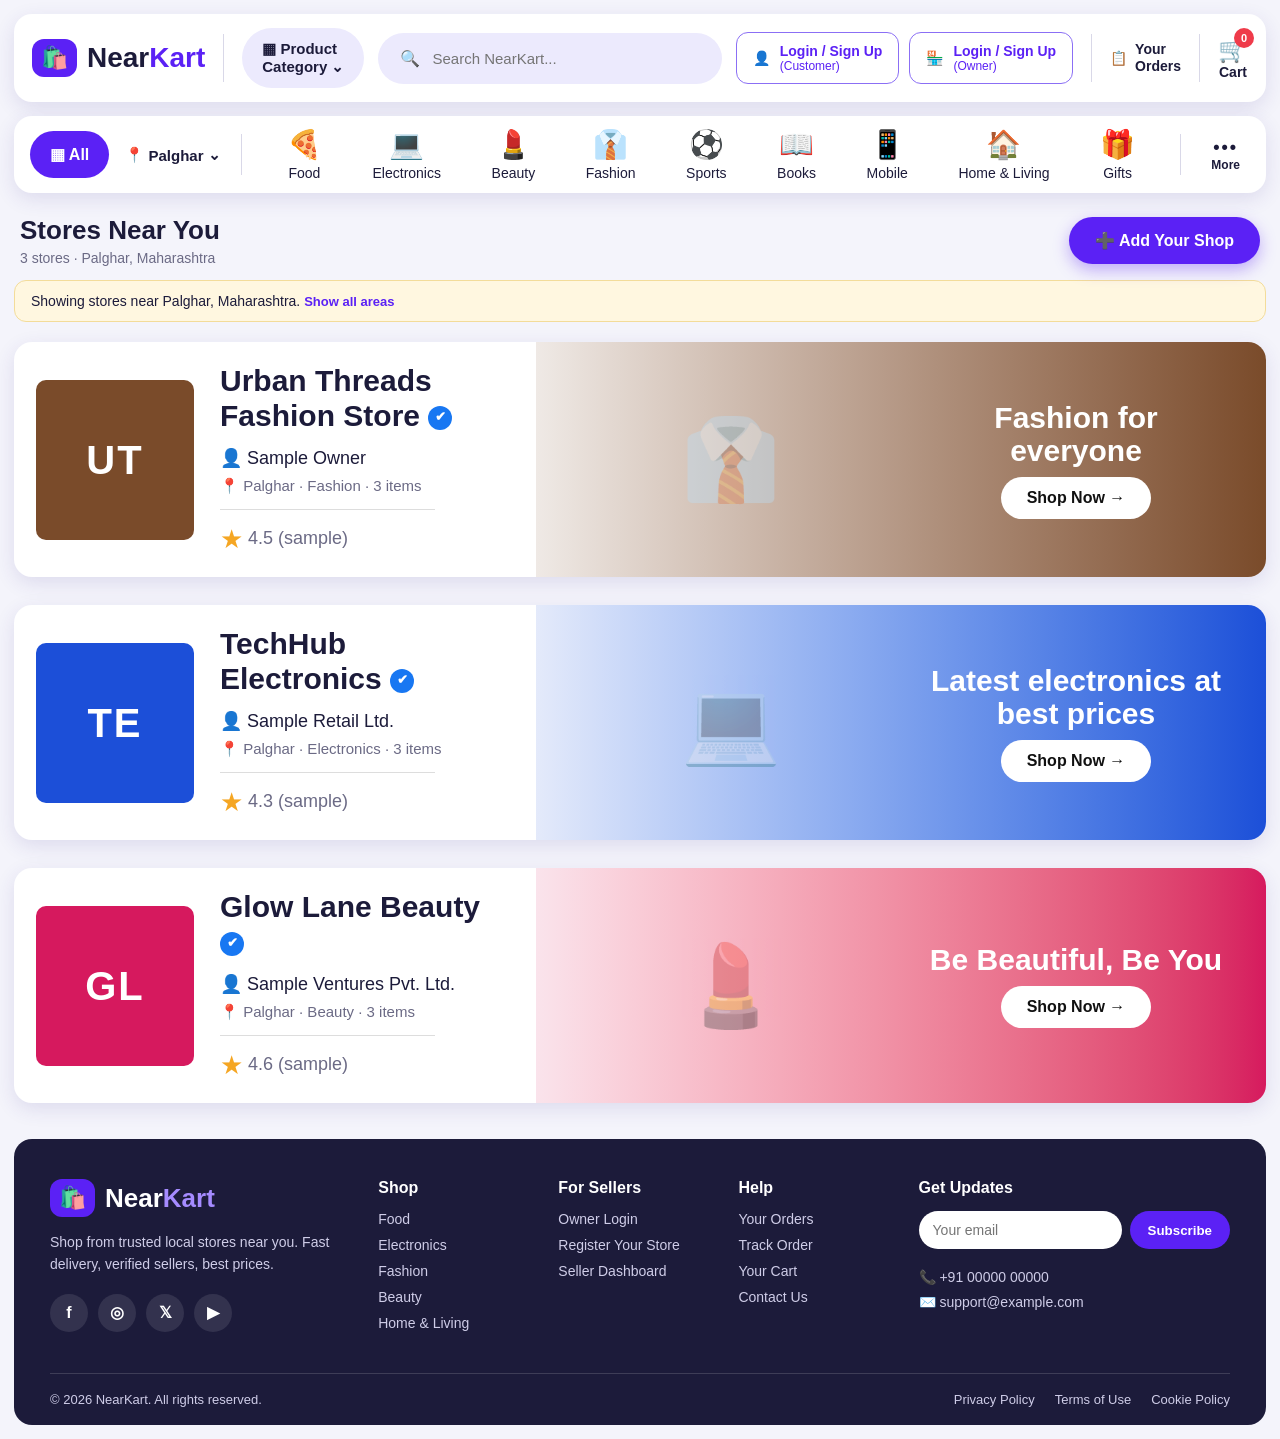
==== NearKart/index.html @ 6a6bf54b "Add files via upload" ====
<!DOCTYPE html>
<html lang="en">
<head>
  <meta charset="UTF-8">
  <meta name="viewport" content="width=device-width, initial-scale=1.0">
  <title>Apni  - Shop from local stores</title>
  <link rel="stylesheet" href="style.css">
  <link rel="stylesheet" href="pages.css">
  <title>NearKart - Shop from local stores</title>
  <link rel="icon" type="image/png" href="nearkart_logo.png">
</head>
<body data-page="home">

  <div id="site-header"></div>
  <div id="site-catbar"></div>

  <div class="section-head">
    <div>
      <h1 id="sectionTitle">Stores Near You</h1>
      <p id="sectionSub">Local shops delivering to your area</p>
    </div>
    <a href="owner.html" class="add-shop-btn">➕ Add Your Shop</a>
  </div>

  <p class="notice" id="storeNotice" hidden></p>

  <main id="storeList"></main>

  <div id="site-footer"></div>

  <script src="data.js"></script>
  <script src="app.js"></script>
  <script src="home.js"></script>
</body>
</html>
---- NearKart/style.css ----
:root {
  --primary: #5b21f5;
  --primary-soft: #eceafd;
  --text: #1c1b3a;
  --muted: #6b6a85;
  --shadow: 0 6px 20px rgba(60, 40, 140, 0.12);
}

* { box-sizing: border-box; margin: 0; padding: 0; }

body {
  font-family: "Inter", "Segoe UI", Arial, sans-serif;
  background: #f4f4fb;
  color: var(--text);
  padding: 14px;
}

a { color: inherit; text-decoration: none; }
ul { list-style: none; }

.card {
  background: #fff;
  border-radius: 18px;
  box-shadow: var(--shadow);
}

.divider {
  width: 1px;
  align-self: stretch;
  background: #d9d8e8;
  margin: 6px 4px;
}

/* ---------- TOP BAR ---------- */
.topbar {
  display: flex;
  align-items: center;
  gap: 14px;
  padding: 14px 18px;
  margin-bottom: 14px;
}

.logo { display: flex; align-items: center; gap: 10px; font-size: 28px; font-weight: 800; }
.logo-icon {
  background: var(--primary);
  border-radius: 12px;
  padding: 6px 9px;
  font-size: 22px;
}
.logo-text b { color: var(--primary); }

.pill { background: var(--primary-soft); border: 0; border-radius: 40px; }

.category-btn {
  padding: 12px 20px;
  font-weight: 600;
  font-size: 15px;
  line-height: 1.2;
  text-align: left;
  cursor: pointer;
  color: var(--text);
}

.search {
  flex: 1;
  display: flex;
  align-items: center;
  gap: 12px;
  padding: 16px 22px;
}
.search input {
  flex: 1;
  border: 0;
  background: transparent;
  font-size: 15px;
  outline: none;
  color: var(--text);
}

.btn-outline {
  display: flex;
  align-items: center;
  gap: 10px;
  padding: 10px 16px;
  border: 1.5px solid #8b6ff5;
  border-radius: 12px;
  font-weight: 700;
  font-size: 14px;
  color: var(--primary);
}
.btn-outline small { display: block; font-weight: 500; font-size: 12px; }
.btn-outline:hover { background: var(--primary-soft); }

.orders { display: flex; align-items: center; gap: 8px; font-weight: 600; font-size: 14px; line-height: 1.2; }

.cart {
  position: relative;
  display: flex;
  flex-direction: column;
  align-items: center;
  font-size: 24px;
  font-weight: 700;
}
.cart span { font-size: 14px; }
.cart em {
  position: absolute;
  top: -8px; right: -6px;
  background: #ef3b4a;
  color: #fff;
  font-style: normal;
  font-size: 11px;
  width: 20px; height: 20px;
  display: grid; place-items: center;
  border-radius: 50%;
}

/* ---------- CATEGORY BAR ---------- */
.catbar {
  display: flex;
  align-items: center;
  gap: 16px;
  padding: 12px 16px;
  margin-bottom: 22px;
}

.all-btn {
  background: var(--primary);
  color: #fff;
  border: 0;
  padding: 14px 20px;
  border-radius: 40px;
  font-weight: 700;
  cursor: pointer;
}
.location { background: none; border: 0; font-weight: 700; font-size: 15px; cursor: pointer; color: var(--text); }

.catbar ul { display: flex; flex: 1; justify-content: space-around; }
.catbar li a {
  display: flex;
  flex-direction: column;
  align-items: center;
  gap: 4px;
  font-size: 14px;
  font-weight: 500;
}
.catbar li i { font-style: normal; font-size: 28px; }
.catbar li a:hover { color: var(--primary); }

.more { display: flex; flex-direction: column; align-items: center; font-size: 12px; font-weight: 600; padding: 0 10px; }
.more b { font-size: 18px; letter-spacing: 2px; }

/* ---------- STORE BANNERS ---------- */
main { display: flex; flex-direction: column; gap: 28px; }

.store {
  display: flex;
  align-items: center;
  gap: 26px;
  padding: 22px;
  min-height: 190px;
  overflow: hidden;
  position: relative;
}

.store-logo {
  flex: 0 0 158px;
  height: 160px;
  border-radius: 10px;
  background: #000;
  color: #fff;
  display: grid;
  place-items: center;
  text-align: center;
  font-family: Georgia, serif;
  font-size: 26px;
  font-weight: 700;
  letter-spacing: 2px;
  line-height: 1.1;
}
.store-logo.outlined { background: #fff; color: #1a56db; border: 1px solid #c9d6ee; font-family: inherit; }
.store-logo.pink { background: #f0307a; font-style: italic; font-family: inherit; font-size: 30px; }

.store-info { flex: 0 0 290px; z-index: 2; }
.store-info h2 { font-size: 30px; font-weight: 800; line-height: 1.15; }
.verified {
  display: inline-grid;
  place-items: center;
  width: 24px; height: 24px;
  background: #1877f2;
  color: #fff;
  font-size: 13px;
  border-radius: 50%;
  vertical-align: middle;
}
.store-info p { margin-top: 14px; font-size: 18px; }
.store-info hr { border: 0; border-top: 1px solid #ddd; width: 215px; margin: 14px 0; }
.rating span { color: #f5a623; font-size: 26px; vertical-align: middle; }
.rating { color: var(--muted); }
.rating b { color: var(--text); }

.store-art {
  flex: 1;
  align-self: stretch;
  display: flex;
  align-items: center;
  justify-content: space-between;
  gap: 20px;
  margin: -22px -22px -22px 0;
  padding: 22px 40px 22px 20px;
}

.art-placeholder {
  flex: 1;
  height: 100%;
  min-height: 140px;
  display: grid;
  place-items: center;
  color: rgba(0,0,0,0.35);
  font-size: 14px;
  border: 2px dashed rgba(0,0,0,0.2);
  border-radius: 12px;
}
.art-placeholder.light { color: rgba(255,255,255,0.7); border-color: rgba(255,255,255,0.4); }

.promo { text-align: center; flex: 0 0 300px; }
.promo h3 { font-size: 40px; line-height: 1.1; }
.promo small { display: block; letter-spacing: 6px; font-size: 14px; margin: 10px 0 16px; }

.shop {
  display: inline-block;
  padding: 12px 26px;
  border-radius: 40px;
  font-weight: 700;
  font-size: 16px;
  margin-top: 10px;
}
.shop.dark  { background: #111; color: #fff; }
.shop.light { background: #fff; color: #111; }
.shop.rose  { background: #d6195e; color: #fff; }

/* Fashion */
.fashion .store-art { background: linear-gradient(90deg, #fdf3e4, #f6e6d0); }
.fashion .promo h3 { font-family: Georgia, serif; font-size: 56px; letter-spacing: 3px; }

/* Electronics */
.electronics .store-art { background: linear-gradient(90deg, #7cc4ff, #1c4fd8 55%, #0a2a9a); color: #fff; text-align: left; }
.electronics .promo { text-align: left; }
.electronics .promo h3 { font-size: 38px; }
.electronics .promo em { font-style: normal; color: #ffe600; }

/* Beauty */
.beauty .store-art { background: linear-gradient(90deg, #fff, #ffc9de 60%, #ffb3d1); }
.beauty .promo h3.script { font-family: Georgia, serif; font-style: italic; color: #7a1030; font-size: 44px; }

/* ---------- ADD SHOP: heading + button ---------- */
.section-head {
  display: flex;
  justify-content: space-between;
  align-items: center;
  flex-wrap: wrap;
  gap: 14px;
  margin-bottom: 20px;
  padding: 0 6px;
}
.section-head h1 { font-size: 26px; }
.section-head p { color: var(--muted); margin-top: 4px; font-size: 14px; }

.add-shop-btn {
  background: var(--primary);
  color: #fff;
  border: 0;
  padding: 14px 26px;
  border-radius: 40px;
  font-size: 16px;
  font-weight: 700;
  cursor: pointer;
  box-shadow: 0 6px 16px rgba(91, 33, 245, 0.35);
  transition: transform 0.15s, background 0.15s;
}
.add-shop-btn:hover { background: #7343ff; transform: translateY(-2px); }

/* ---------- ADD SHOP: modal ---------- */
body.modal-open { overflow: hidden; }

.modal {
  position: fixed;
  inset: 0;
  background: rgba(20, 15, 50, 0.6);
  display: flex;
  align-items: center;
  justify-content: center;
  padding: 16px;
  z-index: 100;
}
.modal[hidden] { display: none; }

.modal-box {
  position: relative;
  background: #fff;
  width: 100%;
  max-width: 520px;
  max-height: 92vh;
  overflow-y: auto;
  border-radius: 20px;
  padding: 28px;
  box-shadow: 0 20px 60px rgba(0, 0, 0, 0.3);
}
.modal-box h2 { font-size: 24px; }
.modal-sub { color: var(--muted); font-size: 14px; margin: 6px 0 18px; }

.modal-close {
  position: absolute;
  top: 14px; right: 14px;
  width: 36px; height: 36px;
  border: 0;
  border-radius: 50%;
  background: var(--primary-soft);
  cursor: pointer;
  font-size: 15px;
}

#shopForm label {
  display: block;
  font-size: 14px;
  font-weight: 600;
  margin-bottom: 14px;
}
#shopForm input[type="text"],
#shopForm select {
  display: block;
  width: 100%;
  margin-top: 6px;
  padding: 11px 14px;
  border: 1.5px solid #d9d8e8;
  border-radius: 10px;
  font-size: 15px;
  font-family: inherit;
  background: #fff;
}
#shopForm input[type="file"] { display: block; margin-top: 10px; font-size: 13px; }
#shopForm input:focus,
#shopForm select:focus { outline: none; border-color: var(--primary); }

.row { display: grid; grid-template-columns: 1fr 1fr; gap: 14px; }

.form-error { color: #d92b3a; font-size: 14px; min-height: 18px; margin-bottom: 6px; }

.modal-actions { display: flex; justify-content: flex-end; gap: 10px; }
.btn-cancel, .btn-submit {
  padding: 12px 24px;
  border-radius: 30px;
  border: 0;
  font-weight: 700;
  font-size: 15px;
  cursor: pointer;
}
.btn-cancel { background: var(--primary-soft); color: var(--text); }
.btn-submit { background: var(--primary); color: #fff; }
.btn-submit:hover { background: #7343ff; }

/* ---------- ADD SHOP: new shop card ---------- */
.store.custom .store-art {
  background: linear-gradient(90deg, color-mix(in srgb, var(--accent) 12%, #fff), var(--accent));
  color: #fff;
  position: relative;
}
.store.custom .store-logo { font-family: inherit; font-size: 40px; }
.store.custom .promo h3 { font-size: 30px; word-break: break-word; }
.store.custom .art-placeholder { color: rgba(255, 255, 255, 0.85); border-color: rgba(255, 255, 255, 0.5); }
.art-img { flex: 1; min-width: 0; height: 100%; max-height: 170px; object-fit: cover; border-radius: 12px; }
.store-info .meta { font-size: 15px; color: var(--muted); margin-top: 8px; }

.new-tag {
  display: inline-block;
  background: #19b36b;
  color: #fff;
  font-size: 12px;
  font-weight: 700;
  padding: 3px 9px;
  border-radius: 20px;
  vertical-align: middle;
}

.remove-shop {
  position: absolute;
  top: 12px; right: 12px;
  width: 30px; height: 30px;
  border: 0;
  border-radius: 50%;
  background: rgba(0, 0, 0, 0.45);
  color: #fff;
  cursor: pointer;
  z-index: 3;
}
.remove-shop:hover { background: #d92b3a; }

@media (max-width: 560px) {
  .row { grid-template-columns: 1fr; }
}

/* ---------- FOOTER ---------- */
.footer {
  margin-top: 36px;
  background: #1c1b3a;
  color: #cfcde8;
  border-radius: 18px;
  padding: 40px 36px 18px;
}
.footer-top {
  display: grid;
  grid-template-columns: 2fr 1fr 1fr 1fr 1.6fr;
  gap: 32px;
}
.footer .logo { color: #fff; font-size: 26px; }
.footer .logo-text b { color: #a58bff; }
.footer-brand p { margin: 14px 0 18px; font-size: 14px; line-height: 1.6; max-width: 280px; }

.socials { display: flex; gap: 10px; }
.socials a {
  width: 38px; height: 38px;
  display: grid; place-items: center;
  border-radius: 50%;
  background: rgba(255,255,255,0.1);
  color: #fff;
  font-weight: 700;
  transition: background 0.2s;
}
.socials a:hover { background: var(--primary); }

.footer-col h4 { color: #fff; font-size: 16px; margin-bottom: 14px; }
.footer-col li { margin-bottom: 10px; font-size: 14px; }
.footer-col a:hover { color: #fff; text-decoration: underline; }

.newsletter { display: flex; gap: 8px; margin-bottom: 16px; }
.newsletter input {
  flex: 1;
  min-width: 0;
  padding: 11px 14px;
  border: 0;
  border-radius: 30px;
  font-size: 14px;
  outline: none;
}
.newsletter button {
  background: var(--primary);
  color: #fff;
  border: 0;
  padding: 11px 18px;
  border-radius: 30px;
  font-weight: 700;
  cursor: pointer;
}
.newsletter button:hover { background: #7343ff; }
.contact { font-size: 14px; line-height: 1.8; }

.footer-bottom {
  display: flex;
  justify-content: space-between;
  align-items: center;
  flex-wrap: wrap;
  gap: 10px;
  margin-top: 32px;
  padding-top: 18px;
  border-top: 1px solid rgba(255,255,255,0.15);
  font-size: 13px;
}
.footer-bottom ul { display: flex; gap: 20px; }
.footer-bottom a:hover { color: #fff; }

/* ---------- RESPONSIVE ---------- */
@media (max-width: 1000px) {
  .footer-top { grid-template-columns: 1fr 1fr; }
  .footer-brand { grid-column: 1 / -1; }
  .topbar, .catbar { flex-wrap: wrap; }
  .catbar ul { flex-wrap: wrap; gap: 14px; justify-content: flex-start; }
  .store { flex-direction: column; align-items: flex-start; }
  .store-art { margin: 0; width: 100%; flex-direction: column; padding: 18px; border-radius: 12px; }
  .store-info { flex: none; }
  .promo { flex: none; }
}
---- NearKart/pages.css ----
/* ============================================================
   pages.css  -  extra styles for the multi-page version
   (load AFTER style.css)
   ============================================================ */
[hidden] { display: none !important; }

/* ---------- header / category bar extras ---------- */
.dd-wrap { position: relative; }
.dropdown {
  position: absolute;
  top: calc(100% + 8px);
  left: 0;
  min-width: 230px;
  background: #fff;
  border-radius: 14px;
  box-shadow: 0 12px 32px rgba(40, 20, 120, 0.22);
  padding: 8px;
  z-index: 60;
  display: flex;
  flex-direction: column;
}
.dropdown.right { left: auto; right: 0; }
.dropdown a { padding: 10px 14px; border-radius: 8px; font-size: 15px; font-weight: 500; }
.dropdown a:hover { background: var(--primary-soft); color: var(--primary); }

.auth-area { display: flex; align-items: center; gap: 10px; }
.hello { font-weight: 700; font-size: 14px; white-space: nowrap; }
button.btn-outline { background: #fff; cursor: pointer; font-family: inherit; font-size: 14px; }

.all-btn { display: inline-block; text-decoration: none; }
.more { background: none; border: 0; cursor: pointer; color: inherit; font-family: inherit; }
#locLabel {
  display: inline-block;
  max-width: 150px;
  overflow: hidden;
  text-overflow: ellipsis;
  white-space: nowrap;
  vertical-align: bottom;
}
.add-shop-btn { display: inline-block; text-decoration: none; }

/* ---------- generic ---------- */
.muted { color: var(--muted); font-size: 13px; }
.panel { padding: 24px; }
.panel h2 { font-size: 20px; margin-bottom: 16px; }
.sub-h { font-size: 20px; margin: 6px 6px 12px; }
.btn-submit.full { width: 100%; }
.btn-cancel.small { padding: 8px 16px; font-size: 13px; text-decoration: none; }

.notice {
  background: #fff7e0;
  border: 1px solid #f3dc9a;
  padding: 12px 16px;
  border-radius: 12px;
  margin: -6px 0 20px;
  font-size: 14px;
}
.link-btn { background: none; border: 0; color: #d92b3a; cursor: pointer; font-size: 13px; font-family: inherit; font-weight: 600; }
.link-btn.blue { color: var(--primary); }

.empty { padding: 40px 20px; text-align: center; }
.empty h3 { margin-bottom: 8px; }
.empty p { color: var(--muted); margin-bottom: 16px; }

.toast {
  position: fixed;
  left: 50%;
  bottom: 30px;
  transform: translateX(-50%) translateY(20px);
  background: #1c1b3a;
  color: #fff;
  padding: 13px 24px;
  border-radius: 40px;
  font-size: 14px;
  box-shadow: 0 8px 24px rgba(0, 0, 0, 0.3);
  opacity: 0;
  transition: all 0.3s;
  z-index: 200;
  max-width: 90vw;
}
.toast.show { opacity: 1; transform: translateX(-50%) translateY(0); }

/* ---------- forms ---------- */
.nk-form label { display: block; font-size: 14px; font-weight: 600; margin-bottom: 14px; }
.nk-form input,
.nk-form select,
.nk-form textarea {
  display: block;
  width: 100%;
  margin-top: 6px;
  padding: 12px 14px;
  border: 1.5px solid #d9d8e8;
  border-radius: 10px;
  font-size: 15px;
  font-family: inherit;
  background: #fff;
  color: var(--text);
}
.nk-form textarea { resize: vertical; min-height: 80px; }
.nk-form input:focus,
.nk-form select:focus,
.nk-form textarea:focus { outline: none; border-color: var(--primary); }
.nk-form input[type="file"] { padding: 9px; }

/* ---------- location popup ---------- */
.loc-search {
  width: 100%;
  margin: 14px 0 10px;
  padding: 11px 14px;
  border: 1.5px solid #d9d8e8;
  border-radius: 10px;
  font-size: 15px;
}
.loc-list { max-height: 250px; overflow-y: auto; border: 1px solid #eee; border-radius: 12px; padding: 4px 12px 10px; }
.loc-state { font-weight: 700; font-size: 12px; color: var(--muted); margin: 12px 0 6px; text-transform: uppercase; letter-spacing: 0.6px; }
.loc-chip {
  display: inline-block;
  margin: 0 6px 6px 0;
  padding: 7px 14px;
  border-radius: 20px;
  border: 1.5px solid #d9d8e8;
  background: #fff;
  cursor: pointer;
  font-size: 14px;
  font-family: inherit;
  color: var(--text);
}
.loc-chip:hover, .loc-chip.active { background: var(--primary); color: #fff; border-color: var(--primary); }
.loc-custom { display: flex; gap: 8px; margin-top: 14px; }
.loc-custom input { flex: 1; min-width: 0; padding: 11px 14px; border: 1.5px solid #d9d8e8; border-radius: 10px; font-size: 15px; }

/* ---------- login / signup ---------- */
.auth-wrap { display: flex; justify-content: center; padding: 20px 0; }
.auth-card { width: 100%; max-width: 440px; padding: 30px; }
.auth-card h1 { font-size: 24px; margin-bottom: 16px; }
.role-tabs { display: flex; background: var(--primary-soft); border-radius: 40px; padding: 5px; margin-bottom: 20px; }
.role-tabs button {
  flex: 1;
  border: 0;
  background: none;
  padding: 11px;
  border-radius: 40px;
  font-weight: 700;
  font-size: 15px;
  cursor: pointer;
  font-family: inherit;
  color: var(--text);
}
.role-tabs button.active { background: var(--primary); color: #fff; }
.auth-switch { text-align: center; margin-top: 16px; font-size: 14px; color: var(--muted); }
.auth-switch a { color: var(--primary); font-weight: 700; }

/* ---------- shop page ---------- */
.shop-hero {
  display: flex;
  align-items: center;
  gap: 26px;
  padding: 26px;
  color: #fff;
  background: linear-gradient(90deg, var(--accent), color-mix(in srgb, var(--accent) 55%, #000));
  overflow: hidden;
}
.shop-hero .store-logo { font-size: 40px; flex: 0 0 130px; height: 130px; }
.hero-info { flex: 1; }
.hero-info h1 { font-size: 32px; }
.hero-info p { margin-top: 8px; opacity: 0.95; }
.hero-info .tag { font-style: italic; }
.hero-img { width: 280px; height: 150px; object-fit: cover; border-radius: 14px; }

.product-head { display: flex; justify-content: space-between; align-items: center; padding: 0 6px; }
.product-head h2 { font-size: 22px; }
.product-grid { display: grid; grid-template-columns: repeat(auto-fill, minmax(220px, 1fr)); gap: 20px; }
.product-card {
  background: #fff;
  border-radius: 16px;
  box-shadow: var(--shadow);
  padding: 16px;
  display: flex;
  flex-direction: column;
  gap: 10px;
}
.product-card h3 { font-size: 17px; }
.product-img {
  height: 150px;
  border-radius: 12px;
  background: var(--primary-soft);
  display: grid;
  place-items: center;
  font-size: 64px;
  overflow: hidden;
}
.product-img img { width: 100%; height: 100%; object-fit: cover; }
.price { font-weight: 800; font-size: 18px; color: var(--primary); }

/* ---------- cart ---------- */
.page-title { font-size: 26px; padding: 0 6px; }
.cart-layout { display: grid; grid-template-columns: 1.6fr 1fr; gap: 24px; align-items: start; }
.cart-row { display: flex; align-items: center; gap: 16px; padding: 14px 0; border-bottom: 1px solid #eee; }
.cart-row:last-child { border-bottom: 0; }
.cart-row .product-img { width: 72px; height: 72px; flex: 0 0 72px; font-size: 34px; }
.cart-info { flex: 1; min-width: 0; }
.qty { display: flex; align-items: center; gap: 10px; }
.qty button { width: 30px; height: 30px; border-radius: 50%; border: 1.5px solid #d9d8e8; background: #fff; cursor: pointer; font-weight: 700; font-size: 16px; }
.qty button:hover { background: var(--primary-soft); }
.cart-right { text-align: right; min-width: 90px; }
.line-total { font-weight: 800; }
.sum-line { display: flex; justify-content: space-between; gap: 16px; margin: 8px 0; font-size: 15px; }
.sum-total { font-size: 20px; font-weight: 800; border-top: 1px solid #eee; padding-top: 12px; margin-top: 12px; }
.login-note { background: var(--primary-soft); padding: 10px 14px; border-radius: 10px; font-size: 13px; margin-bottom: 14px; }

/* ---------- orders ---------- */
.success-banner { background: #e6f7ee; color: #0b6b3a; border: 1px solid #a8e0c3; padding: 14px 18px; border-radius: 12px; font-weight: 600; }
.order-card { padding: 20px 22px; }
.order-head { display: flex; justify-content: space-between; align-items: flex-start; gap: 12px; margin-bottom: 12px; }
.order-actions { margin-top: 12px; display: flex; align-items: center; gap: 10px; }
.order-actions select { padding: 8px 12px; border-radius: 10px; border: 1.5px solid #d9d8e8; font-size: 14px; font-family: inherit; }
.badge { padding: 5px 14px; border-radius: 20px; font-size: 13px; font-weight: 700; background: #eee; white-space: nowrap; }
.st-placed { background: #e8e4ff; color: #4b2bd8; }
.st-accepted { background: #e0f0ff; color: #0b64c0; }
.st-outfordelivery { background: #fff0d6; color: #a86100; }
.st-delivered { background: #e0f6e9; color: #0b7a3f; }
.st-cancelled { background: #fde4e6; color: #b81f2d; }

/* ---------- owner dashboard ---------- */
.dash-shop { padding: 20px 22px; margin-bottom: 18px; }
.dash-head { display: flex; align-items: center; gap: 14px; margin-bottom: 14px; flex-wrap: wrap; }
.dash-logo { width: 54px; height: 54px; border-radius: 12px; display: grid; place-items: center; color: #fff; font-weight: 800; font-size: 20px; }
.dash-info { flex: 1; min-width: 160px; }
.prod-row { display: flex; align-items: center; gap: 14px; padding: 10px 0; border-bottom: 1px solid #f0f0f6; }
.prod-pic { width: 46px; height: 46px; border-radius: 10px; background: var(--primary-soft); display: grid; place-items: center; font-size: 24px; overflow: hidden; }
.prod-pic img { width: 100%; height: 100%; object-fit: cover; }
.prod-name { flex: 1; font-weight: 600; }
.prod-form { display: grid; grid-template-columns: 1.4fr 0.8fr 1.2fr auto; gap: 10px; align-items: start; margin-top: 14px; }
.prod-form input { margin-top: 0; }
.prod-form .form-error { grid-column: 1 / -1; margin: 0; }

/* ---------- logo + banner (shop cards) ---------- */
.store-logo.has-img { background: #fff; border: 1px solid #e6e3f5; padding: 8px; }
.store-logo img { width: 100%; height: 100%; object-fit: contain; }

.store.custom .store-art.banner-art { padding: 0 40px 0 0; gap: 0; }
.banner-img { flex: 1; align-self: stretch; min-width: 0; min-height: 150px; position: relative; }
.banner-img img {
  position: absolute;
  inset: 0;
  width: 100%;
  height: 100%;
  object-fit: cover;
  -webkit-mask-image: linear-gradient(90deg, transparent 0, #000 30%);
  mask-image: linear-gradient(90deg, transparent 0, #000 30%);
}
.banner-ph { position: absolute; inset: 0; display: grid; place-items: center; font-size: 80px; opacity: 0.35; }
.banner-art .promo { position: relative; z-index: 2; flex: 0 0 300px; text-align: center; }
.promo-sub { letter-spacing: 5px; font-size: 13px; font-weight: 600; margin: 10px 0 4px; text-transform: uppercase; }
.promo.font-sans h3 { font-weight: 800; }
.promo.font-serif h3 { font-family: Georgia, "Times New Roman", serif; letter-spacing: 2px; font-weight: 700; }
.promo.font-script h3 { font-family: Georgia, serif; font-style: italic; font-weight: 700; }

/* ---------- owner: design form + preview ---------- */
.preview-wrap {
  position: sticky;
  top: 8px;
  z-index: 20;
  background: #fff;
  padding: 8px 0 14px;
  margin-bottom: 8px;
  border-bottom: 1px dashed #d9d8e8;
}
.preview-wrap .muted { margin-bottom: 8px; }
.form-sec { font-size: 16px; margin: 18px 0 12px; color: var(--primary); }
.row3 { display: grid; grid-template-columns: repeat(3, 1fr); gap: 14px; }
.nk-form input[type="color"] { height: 46px; padding: 4px; cursor: pointer; }
.preset-box { display: flex; flex-wrap: wrap; gap: 10px; margin-bottom: 16px; }
.preset-btn {
  border: 1.5px solid rgba(0, 0, 0, 0.15);
  padding: 9px 18px;
  border-radius: 30px;
  font-weight: 700;
  font-size: 13px;
  cursor: pointer;
  font-family: inherit;
}
.preset-btn:hover { transform: translateY(-2px); }
.dash-logo.has-img { background: #fff; border: 1px solid #e6e3f5; padding: 4px; }
.dash-logo img { width: 100%; height: 100%; object-fit: contain; }

@media (max-width: 1000px) {
  .preview-wrap { position: static; }
  .store.custom .store-art.banner-art { padding: 0 0 18px; }
  .banner-img { width: 100%; flex: none; height: 160px; }
  .banner-img img { -webkit-mask-image: none; mask-image: none; }
  .banner-art .promo { flex: none; width: 100%; padding: 0 16px; }
  .row3 { grid-template-columns: 1fr; }
}

/* ---------- responsive ---------- */
@media (max-width: 900px) {
  .cart-layout { grid-template-columns: 1fr; }
  .shop-hero { flex-direction: column; align-items: flex-start; }
  .hero-img { width: 100%; }
  .prod-form { grid-template-columns: 1fr; }
  .auth-area { flex-wrap: wrap; }
}
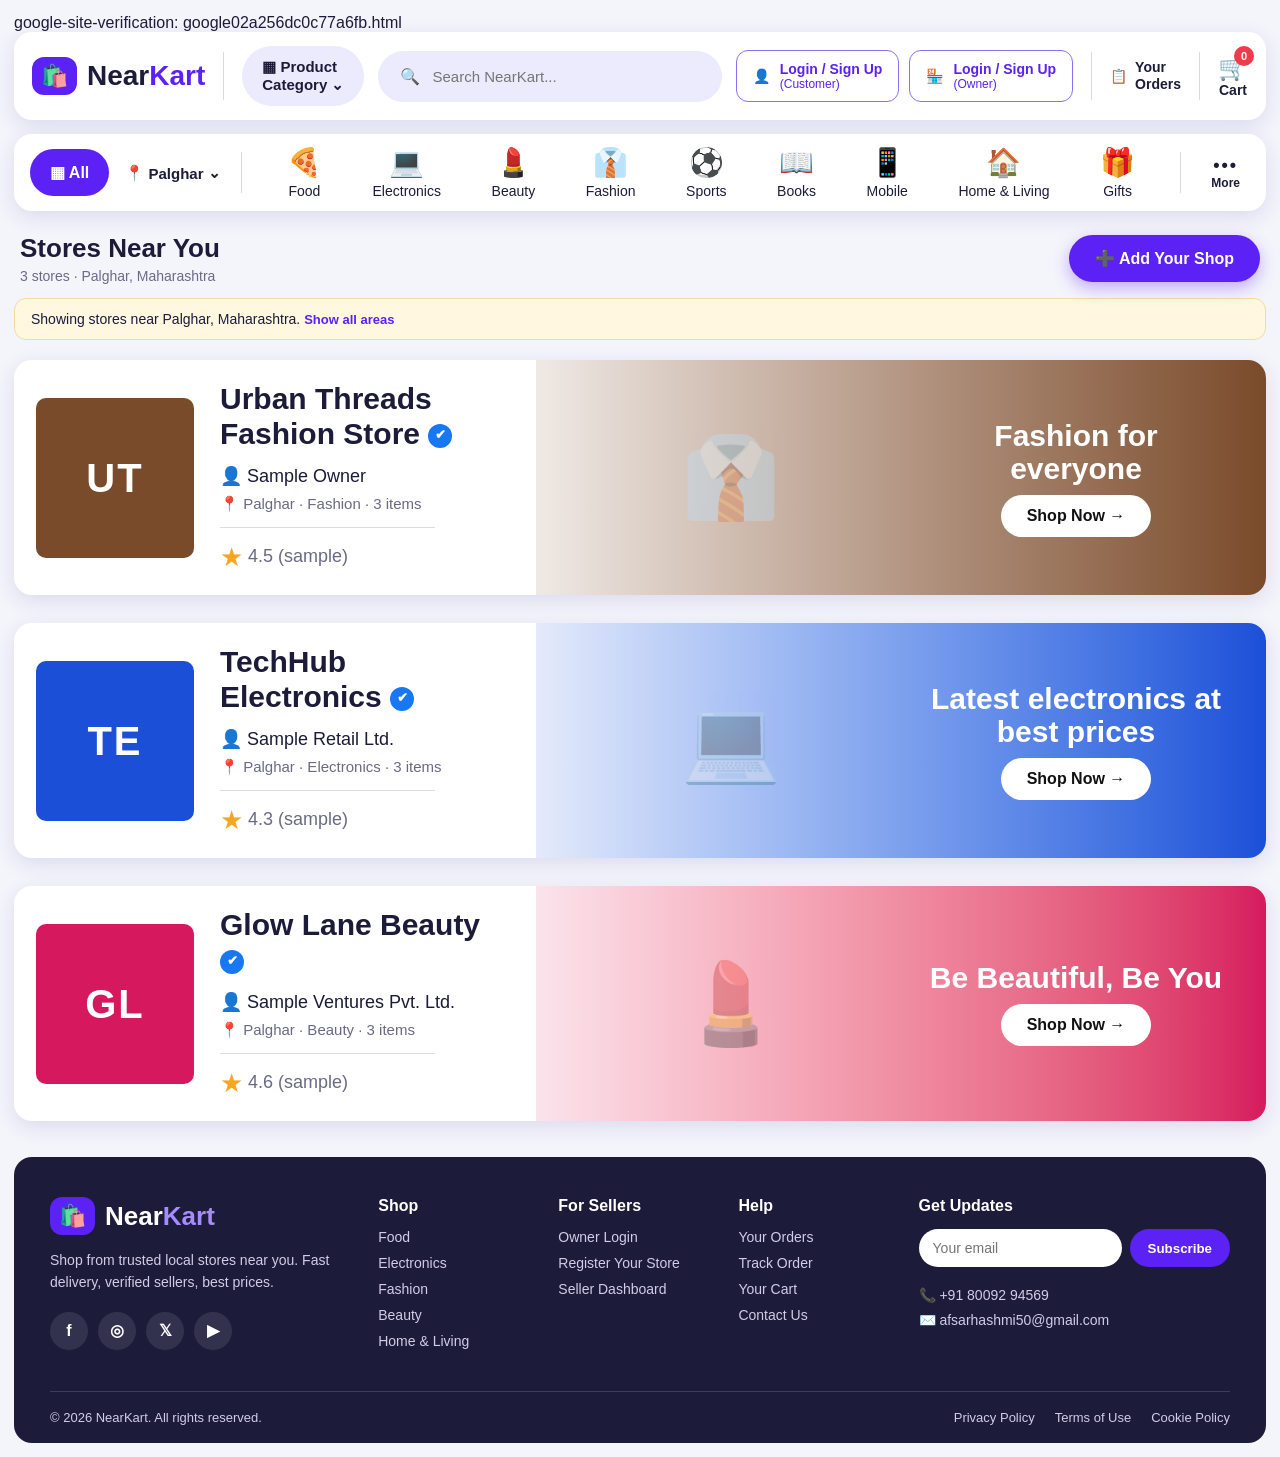
==== commit a0869034: "add google verification tag" ====
--- a/NearKart/index.html
+++ b/NearKart/index.html
@@ -8,6 +8,7 @@
   <link rel="stylesheet" href="pages.css">
   <title>NearKart - Shop from local stores</title>
   <link rel="icon" type="image/png" href="nearkart_logo.png">
+  google-site-verification: google02a256dc0c77a6fb.html
 </head>
 <body data-page="home">
 
--- a/NearKart/pages.css
+++ b/NearKart/pages.css
@@ -1,303 +1,426 @@
-/* ============================================================
-   pages.css  -  extra styles for the multi-page version
-   (load AFTER style.css)
-   ============================================================ */
-[hidden] { display: none !important; }
-
-/* ---------- header / category bar extras ---------- */
-.dd-wrap { position: relative; }
-.dropdown {
-  position: absolute;
-  top: calc(100% + 8px);
-  left: 0;
-  min-width: 230px;
-  background: #fff;
-  border-radius: 14px;
-  box-shadow: 0 12px 32px rgba(40, 20, 120, 0.22);
-  padding: 8px;
-  z-index: 60;
-  display: flex;
-  flex-direction: column;
-}
-.dropdown.right { left: auto; right: 0; }
-.dropdown a { padding: 10px 14px; border-radius: 8px; font-size: 15px; font-weight: 500; }
-.dropdown a:hover { background: var(--primary-soft); color: var(--primary); }
-
-.auth-area { display: flex; align-items: center; gap: 10px; }
-.hello { font-weight: 700; font-size: 14px; white-space: nowrap; }
-button.btn-outline { background: #fff; cursor: pointer; font-family: inherit; font-size: 14px; }
-
-.all-btn { display: inline-block; text-decoration: none; }
-.more { background: none; border: 0; cursor: pointer; color: inherit; font-family: inherit; }
-#locLabel {
-  display: inline-block;
-  max-width: 150px;
-  overflow: hidden;
-  text-overflow: ellipsis;
-  white-space: nowrap;
-  vertical-align: bottom;
-}
-.add-shop-btn { display: inline-block; text-decoration: none; }
-
-/* ---------- generic ---------- */
-.muted { color: var(--muted); font-size: 13px; }
-.panel { padding: 24px; }
-.panel h2 { font-size: 20px; margin-bottom: 16px; }
-.sub-h { font-size: 20px; margin: 6px 6px 12px; }
-.btn-submit.full { width: 100%; }
-.btn-cancel.small { padding: 8px 16px; font-size: 13px; text-decoration: none; }
-
-.notice {
-  background: #fff7e0;
-  border: 1px solid #f3dc9a;
-  padding: 12px 16px;
-  border-radius: 12px;
-  margin: -6px 0 20px;
-  font-size: 14px;
-}
-.link-btn { background: none; border: 0; color: #d92b3a; cursor: pointer; font-size: 13px; font-family: inherit; font-weight: 600; }
-.link-btn.blue { color: var(--primary); }
-
-.empty { padding: 40px 20px; text-align: center; }
-.empty h3 { margin-bottom: 8px; }
-.empty p { color: var(--muted); margin-bottom: 16px; }
-
-.toast {
-  position: fixed;
-  left: 50%;
-  bottom: 30px;
-  transform: translateX(-50%) translateY(20px);
-  background: #1c1b3a;
-  color: #fff;
-  padding: 13px 24px;
-  border-radius: 40px;
-  font-size: 14px;
-  box-shadow: 0 8px 24px rgba(0, 0, 0, 0.3);
-  opacity: 0;
-  transition: all 0.3s;
-  z-index: 200;
-  max-width: 90vw;
-}
-.toast.show { opacity: 1; transform: translateX(-50%) translateY(0); }
-
-/* ---------- forms ---------- */
-.nk-form label { display: block; font-size: 14px; font-weight: 600; margin-bottom: 14px; }
-.nk-form input,
-.nk-form select,
-.nk-form textarea {
-  display: block;
-  width: 100%;
-  margin-top: 6px;
-  padding: 12px 14px;
-  border: 1.5px solid #d9d8e8;
-  border-radius: 10px;
-  font-size: 15px;
-  font-family: inherit;
-  background: #fff;
-  color: var(--text);
-}
-.nk-form textarea { resize: vertical; min-height: 80px; }
-.nk-form input:focus,
-.nk-form select:focus,
-.nk-form textarea:focus { outline: none; border-color: var(--primary); }
-.nk-form input[type="file"] { padding: 9px; }
-
-/* ---------- location popup ---------- */
-.loc-search {
-  width: 100%;
-  margin: 14px 0 10px;
-  padding: 11px 14px;
-  border: 1.5px solid #d9d8e8;
-  border-radius: 10px;
-  font-size: 15px;
-}
-.loc-list { max-height: 250px; overflow-y: auto; border: 1px solid #eee; border-radius: 12px; padding: 4px 12px 10px; }
-.loc-state { font-weight: 700; font-size: 12px; color: var(--muted); margin: 12px 0 6px; text-transform: uppercase; letter-spacing: 0.6px; }
-.loc-chip {
-  display: inline-block;
-  margin: 0 6px 6px 0;
-  padding: 7px 14px;
-  border-radius: 20px;
-  border: 1.5px solid #d9d8e8;
-  background: #fff;
-  cursor: pointer;
-  font-size: 14px;
-  font-family: inherit;
-  color: var(--text);
-}
-.loc-chip:hover, .loc-chip.active { background: var(--primary); color: #fff; border-color: var(--primary); }
-.loc-custom { display: flex; gap: 8px; margin-top: 14px; }
-.loc-custom input { flex: 1; min-width: 0; padding: 11px 14px; border: 1.5px solid #d9d8e8; border-radius: 10px; font-size: 15px; }
-
-/* ---------- login / signup ---------- */
-.auth-wrap { display: flex; justify-content: center; padding: 20px 0; }
-.auth-card { width: 100%; max-width: 440px; padding: 30px; }
-.auth-card h1 { font-size: 24px; margin-bottom: 16px; }
-.role-tabs { display: flex; background: var(--primary-soft); border-radius: 40px; padding: 5px; margin-bottom: 20px; }
-.role-tabs button {
-  flex: 1;
-  border: 0;
-  background: none;
-  padding: 11px;
-  border-radius: 40px;
-  font-weight: 700;
-  font-size: 15px;
-  cursor: pointer;
-  font-family: inherit;
-  color: var(--text);
-}
-.role-tabs button.active { background: var(--primary); color: #fff; }
-.auth-switch { text-align: center; margin-top: 16px; font-size: 14px; color: var(--muted); }
-.auth-switch a { color: var(--primary); font-weight: 700; }
-
-/* ---------- shop page ---------- */
-.shop-hero {
-  display: flex;
-  align-items: center;
-  gap: 26px;
-  padding: 26px;
-  color: #fff;
-  background: linear-gradient(90deg, var(--accent), color-mix(in srgb, var(--accent) 55%, #000));
-  overflow: hidden;
-}
-.shop-hero .store-logo { font-size: 40px; flex: 0 0 130px; height: 130px; }
-.hero-info { flex: 1; }
-.hero-info h1 { font-size: 32px; }
-.hero-info p { margin-top: 8px; opacity: 0.95; }
-.hero-info .tag { font-style: italic; }
-.hero-img { width: 280px; height: 150px; object-fit: cover; border-radius: 14px; }
-
-.product-head { display: flex; justify-content: space-between; align-items: center; padding: 0 6px; }
-.product-head h2 { font-size: 22px; }
-.product-grid { display: grid; grid-template-columns: repeat(auto-fill, minmax(220px, 1fr)); gap: 20px; }
-.product-card {
-  background: #fff;
-  border-radius: 16px;
-  box-shadow: var(--shadow);
-  padding: 16px;
-  display: flex;
-  flex-direction: column;
-  gap: 10px;
-}
-.product-card h3 { font-size: 17px; }
-.product-img {
-  height: 150px;
-  border-radius: 12px;
-  background: var(--primary-soft);
-  display: grid;
-  place-items: center;
-  font-size: 64px;
-  overflow: hidden;
-}
-.product-img img { width: 100%; height: 100%; object-fit: cover; }
-.price { font-weight: 800; font-size: 18px; color: var(--primary); }
-
-/* ---------- cart ---------- */
-.page-title { font-size: 26px; padding: 0 6px; }
-.cart-layout { display: grid; grid-template-columns: 1.6fr 1fr; gap: 24px; align-items: start; }
-.cart-row { display: flex; align-items: center; gap: 16px; padding: 14px 0; border-bottom: 1px solid #eee; }
-.cart-row:last-child { border-bottom: 0; }
-.cart-row .product-img { width: 72px; height: 72px; flex: 0 0 72px; font-size: 34px; }
-.cart-info { flex: 1; min-width: 0; }
-.qty { display: flex; align-items: center; gap: 10px; }
-.qty button { width: 30px; height: 30px; border-radius: 50%; border: 1.5px solid #d9d8e8; background: #fff; cursor: pointer; font-weight: 700; font-size: 16px; }
-.qty button:hover { background: var(--primary-soft); }
-.cart-right { text-align: right; min-width: 90px; }
-.line-total { font-weight: 800; }
-.sum-line { display: flex; justify-content: space-between; gap: 16px; margin: 8px 0; font-size: 15px; }
-.sum-total { font-size: 20px; font-weight: 800; border-top: 1px solid #eee; padding-top: 12px; margin-top: 12px; }
-.login-note { background: var(--primary-soft); padding: 10px 14px; border-radius: 10px; font-size: 13px; margin-bottom: 14px; }
-
-/* ---------- orders ---------- */
-.success-banner { background: #e6f7ee; color: #0b6b3a; border: 1px solid #a8e0c3; padding: 14px 18px; border-radius: 12px; font-weight: 600; }
-.order-card { padding: 20px 22px; }
-.order-head { display: flex; justify-content: space-between; align-items: flex-start; gap: 12px; margin-bottom: 12px; }
-.order-actions { margin-top: 12px; display: flex; align-items: center; gap: 10px; }
-.order-actions select { padding: 8px 12px; border-radius: 10px; border: 1.5px solid #d9d8e8; font-size: 14px; font-family: inherit; }
-.badge { padding: 5px 14px; border-radius: 20px; font-size: 13px; font-weight: 700; background: #eee; white-space: nowrap; }
-.st-placed { background: #e8e4ff; color: #4b2bd8; }
-.st-accepted { background: #e0f0ff; color: #0b64c0; }
-.st-outfordelivery { background: #fff0d6; color: #a86100; }
-.st-delivered { background: #e0f6e9; color: #0b7a3f; }
-.st-cancelled { background: #fde4e6; color: #b81f2d; }
-
-/* ---------- owner dashboard ---------- */
-.dash-shop { padding: 20px 22px; margin-bottom: 18px; }
-.dash-head { display: flex; align-items: center; gap: 14px; margin-bottom: 14px; flex-wrap: wrap; }
-.dash-logo { width: 54px; height: 54px; border-radius: 12px; display: grid; place-items: center; color: #fff; font-weight: 800; font-size: 20px; }
-.dash-info { flex: 1; min-width: 160px; }
-.prod-row { display: flex; align-items: center; gap: 14px; padding: 10px 0; border-bottom: 1px solid #f0f0f6; }
-.prod-pic { width: 46px; height: 46px; border-radius: 10px; background: var(--primary-soft); display: grid; place-items: center; font-size: 24px; overflow: hidden; }
-.prod-pic img { width: 100%; height: 100%; object-fit: cover; }
-.prod-name { flex: 1; font-weight: 600; }
-.prod-form { display: grid; grid-template-columns: 1.4fr 0.8fr 1.2fr auto; gap: 10px; align-items: start; margin-top: 14px; }
-.prod-form input { margin-top: 0; }
-.prod-form .form-error { grid-column: 1 / -1; margin: 0; }
-
-/* ---------- logo + banner (shop cards) ---------- */
-.store-logo.has-img { background: #fff; border: 1px solid #e6e3f5; padding: 8px; }
-.store-logo img { width: 100%; height: 100%; object-fit: contain; }
-
-.store.custom .store-art.banner-art { padding: 0 40px 0 0; gap: 0; }
-.banner-img { flex: 1; align-self: stretch; min-width: 0; min-height: 150px; position: relative; }
-.banner-img img {
-  position: absolute;
-  inset: 0;
-  width: 100%;
-  height: 100%;
-  object-fit: cover;
-  -webkit-mask-image: linear-gradient(90deg, transparent 0, #000 30%);
-  mask-image: linear-gradient(90deg, transparent 0, #000 30%);
-}
-.banner-ph { position: absolute; inset: 0; display: grid; place-items: center; font-size: 80px; opacity: 0.35; }
-.banner-art .promo { position: relative; z-index: 2; flex: 0 0 300px; text-align: center; }
-.promo-sub { letter-spacing: 5px; font-size: 13px; font-weight: 600; margin: 10px 0 4px; text-transform: uppercase; }
-.promo.font-sans h3 { font-weight: 800; }
-.promo.font-serif h3 { font-family: Georgia, "Times New Roman", serif; letter-spacing: 2px; font-weight: 700; }
-.promo.font-script h3 { font-family: Georgia, serif; font-style: italic; font-weight: 700; }
-
-/* ---------- owner: design form + preview ---------- */
-.preview-wrap {
-  position: sticky;
-  top: 8px;
-  z-index: 20;
-  background: #fff;
-  padding: 8px 0 14px;
-  margin-bottom: 8px;
-  border-bottom: 1px dashed #d9d8e8;
-}
-.preview-wrap .muted { margin-bottom: 8px; }
-.form-sec { font-size: 16px; margin: 18px 0 12px; color: var(--primary); }
-.row3 { display: grid; grid-template-columns: repeat(3, 1fr); gap: 14px; }
-.nk-form input[type="color"] { height: 46px; padding: 4px; cursor: pointer; }
-.preset-box { display: flex; flex-wrap: wrap; gap: 10px; margin-bottom: 16px; }
-.preset-btn {
-  border: 1.5px solid rgba(0, 0, 0, 0.15);
-  padding: 9px 18px;
-  border-radius: 30px;
-  font-weight: 700;
-  font-size: 13px;
-  cursor: pointer;
-  font-family: inherit;
-}
-.preset-btn:hover { transform: translateY(-2px); }
-.dash-logo.has-img { background: #fff; border: 1px solid #e6e3f5; padding: 4px; }
-.dash-logo img { width: 100%; height: 100%; object-fit: contain; }
-
-@media (max-width: 1000px) {
-  .preview-wrap { position: static; }
-  .store.custom .store-art.banner-art { padding: 0 0 18px; }
-  .banner-img { width: 100%; flex: none; height: 160px; }
-  .banner-img img { -webkit-mask-image: none; mask-image: none; }
-  .banner-art .promo { flex: none; width: 100%; padding: 0 16px; }
-  .row3 { grid-template-columns: 1fr; }
-}
-
-/* ---------- responsive ---------- */
-@media (max-width: 900px) {
-  .cart-layout { grid-template-columns: 1fr; }
-  .shop-hero { flex-direction: column; align-items: flex-start; }
-  .hero-img { width: 100%; }
-  .prod-form { grid-template-columns: 1fr; }
-  .auth-area { flex-wrap: wrap; }
-}+/* ============================================================
+   pages.css  -  extra styles for the multi-page version
+   (load AFTER style.css)
+   ============================================================ */
+[hidden] { display: none !important; }
+
+/* ---------- header / category bar extras ---------- */
+.dd-wrap { position: relative; }
+.dropdown {
+  position: absolute;
+  top: calc(100% + 8px);
+  left: 0;
+  min-width: 230px;
+  background: #fff;
+  border-radius: 14px;
+  box-shadow: 0 12px 32px rgba(40, 20, 120, 0.22);
+  padding: 8px;
+  z-index: 60;
+  display: flex;
+  flex-direction: column;
+}
+.dropdown.right { left: auto; right: 0; }
+.dropdown a { padding: 10px 14px; border-radius: 8px; font-size: 15px; font-weight: 500; }
+.dropdown a:hover { background: var(--primary-soft); color: var(--primary); }
+
+.auth-area { display: flex; align-items: center; gap: 10px; }
+.hello { font-weight: 700; font-size: 14px; white-space: nowrap; }
+button.btn-outline { background: #fff; cursor: pointer; font-family: inherit; font-size: 14px; }
+
+.all-btn { display: inline-block; text-decoration: none; }
+.more { background: none; border: 0; cursor: pointer; color: inherit; font-family: inherit; }
+#locLabel {
+  display: inline-block;
+  max-width: 150px;
+  overflow: hidden;
+  text-overflow: ellipsis;
+  white-space: nowrap;
+  vertical-align: bottom;
+}
+.add-shop-btn { display: inline-block; text-decoration: none; }
+
+/* ---------- generic ---------- */
+.muted { color: var(--muted); font-size: 13px; }
+.panel { padding: 24px; }
+.panel h2 { font-size: 20px; margin-bottom: 16px; }
+.sub-h { font-size: 20px; margin: 6px 6px 12px; }
+.btn-submit.full { width: 100%; }
+.btn-cancel.small { padding: 8px 16px; font-size: 13px; text-decoration: none; }
+
+.notice {
+  background: #fff7e0;
+  border: 1px solid #f3dc9a;
+  padding: 12px 16px;
+  border-radius: 12px;
+  margin: -6px 0 20px;
+  font-size: 14px;
+}
+.link-btn { background: none; border: 0; color: #d92b3a; cursor: pointer; font-size: 13px; font-family: inherit; font-weight: 600; }
+.link-btn.blue { color: var(--primary); }
+
+.empty { padding: 40px 20px; text-align: center; }
+.empty h3 { margin-bottom: 8px; }
+.empty p { color: var(--muted); margin-bottom: 16px; }
+
+.toast {
+  position: fixed;
+  left: 50%;
+  bottom: 30px;
+  transform: translateX(-50%) translateY(20px);
+  background: #1c1b3a;
+  color: #fff;
+  padding: 13px 24px;
+  border-radius: 40px;
+  font-size: 14px;
+  box-shadow: 0 8px 24px rgba(0, 0, 0, 0.3);
+  opacity: 0;
+  transition: all 0.3s;
+  z-index: 200;
+  max-width: 90vw;
+}
+.toast.show { opacity: 1; transform: translateX(-50%) translateY(0); }
+
+/* ---------- forms ---------- */
+.nk-form label { display: block; font-size: 14px; font-weight: 600; margin-bottom: 14px; }
+.nk-form input,
+.nk-form select,
+.nk-form textarea {
+  display: block;
+  width: 100%;
+  margin-top: 6px;
+  padding: 12px 14px;
+  border: 1.5px solid #d9d8e8;
+  border-radius: 10px;
+  font-size: 15px;
+  font-family: inherit;
+  background: #fff;
+  color: var(--text);
+}
+.nk-form textarea { resize: vertical; min-height: 80px; }
+.nk-form input:focus,
+.nk-form select:focus,
+.nk-form textarea:focus { outline: none; border-color: var(--primary); }
+.nk-form input[type="file"] { padding: 9px; }
+
+/* ---------- location popup ---------- */
+.loc-search {
+  width: 100%;
+  margin: 14px 0 10px;
+  padding: 11px 14px;
+  border: 1.5px solid #d9d8e8;
+  border-radius: 10px;
+  font-size: 15px;
+}
+.loc-list { max-height: 250px; overflow-y: auto; border: 1px solid #eee; border-radius: 12px; padding: 4px 12px 10px; }
+.loc-state { font-weight: 700; font-size: 12px; color: var(--muted); margin: 12px 0 6px; text-transform: uppercase; letter-spacing: 0.6px; }
+.loc-chip {
+  display: inline-block;
+  margin: 0 6px 6px 0;
+  padding: 7px 14px;
+  border-radius: 20px;
+  border: 1.5px solid #d9d8e8;
+  background: #fff;
+  cursor: pointer;
+  font-size: 14px;
+  font-family: inherit;
+  color: var(--text);
+}
+.loc-chip:hover, .loc-chip.active { background: var(--primary); color: #fff; border-color: var(--primary); }
+.loc-custom { display: flex; gap: 8px; margin-top: 14px; }
+.loc-custom input { flex: 1; min-width: 0; padding: 11px 14px; border: 1.5px solid #d9d8e8; border-radius: 10px; font-size: 15px; }
+
+/* ---------- login / signup ---------- */
+.auth-wrap { display: flex; justify-content: center; padding: 20px 0; }
+.auth-card { width: 100%; max-width: 440px; padding: 30px; }
+.auth-card h1 { font-size: 24px; margin-bottom: 16px; }
+.role-tabs { display: flex; background: var(--primary-soft); border-radius: 40px; padding: 5px; margin-bottom: 20px; }
+.role-tabs button {
+  flex: 1;
+  border: 0;
+  background: none;
+  padding: 11px;
+  border-radius: 40px;
+  font-weight: 700;
+  font-size: 15px;
+  cursor: pointer;
+  font-family: inherit;
+  color: var(--text);
+}
+.role-tabs button.active { background: var(--primary); color: #fff; }
+.auth-switch { text-align: center; margin-top: 16px; font-size: 14px; color: var(--muted); }
+.auth-switch a { color: var(--primary); font-weight: 700; }
+
+/* ---------- shop page ---------- */
+.shop-hero {
+  display: flex;
+  align-items: center;
+  gap: 26px;
+  padding: 26px;
+  color: #fff;
+  background: linear-gradient(90deg, var(--accent), color-mix(in srgb, var(--accent) 55%, #000));
+  overflow: hidden;
+}
+.shop-hero .store-logo { font-size: 40px; flex: 0 0 130px; height: 130px; }
+.hero-info { flex: 1; }
+.hero-info h1 { font-size: 32px; }
+.hero-info p { margin-top: 8px; opacity: 0.95; }
+.hero-info .tag { font-style: italic; }
+.hero-img { width: 280px; height: 150px; object-fit: cover; border-radius: 14px; }
+
+.product-head { display: flex; justify-content: space-between; align-items: center; padding: 0 6px; }
+.product-head h2 { font-size: 22px; }
+.product-grid { display: grid; grid-template-columns: repeat(auto-fill, minmax(220px, 1fr)); gap: 20px; }
+.product-card {
+  background: #fff;
+  border-radius: 16px;
+  box-shadow: var(--shadow);
+  padding: 16px;
+  display: flex;
+  flex-direction: column;
+  gap: 10px;
+}
+.product-card h3 { font-size: 17px; }
+.product-img {
+  height: 150px;
+  border-radius: 12px;
+  background: var(--primary-soft);
+  display: grid;
+  place-items: center;
+  font-size: 64px;
+  overflow: hidden;
+}
+.product-img img { width: 100%; height: 100%; object-fit: cover; }
+.price { font-weight: 800; font-size: 18px; color: var(--primary); }
+
+/* ---------- cart ---------- */
+.page-title { font-size: 26px; padding: 0 6px; }
+.cart-layout { display: grid; grid-template-columns: 1.6fr 1fr; gap: 24px; align-items: start; }
+.cart-row { display: flex; align-items: center; gap: 16px; padding: 14px 0; border-bottom: 1px solid #eee; }
+.cart-row:last-child { border-bottom: 0; }
+.cart-row .product-img { width: 72px; height: 72px; flex: 0 0 72px; font-size: 34px; }
+.cart-info { flex: 1; min-width: 0; }
+.qty { display: flex; align-items: center; gap: 10px; }
+.qty button { width: 30px; height: 30px; border-radius: 50%; border: 1.5px solid #d9d8e8; background: #fff; cursor: pointer; font-weight: 700; font-size: 16px; }
+.qty button:hover { background: var(--primary-soft); }
+.cart-right { text-align: right; min-width: 90px; }
+.line-total { font-weight: 800; }
+.sum-line { display: flex; justify-content: space-between; gap: 16px; margin: 8px 0; font-size: 15px; }
+.sum-total { font-size: 20px; font-weight: 800; border-top: 1px solid #eee; padding-top: 12px; margin-top: 12px; }
+.login-note { background: var(--primary-soft); padding: 10px 14px; border-radius: 10px; font-size: 13px; margin-bottom: 14px; }
+
+/* ---------- orders ---------- */
+.success-banner { background: #e6f7ee; color: #0b6b3a; border: 1px solid #a8e0c3; padding: 14px 18px; border-radius: 12px; font-weight: 600; }
+.order-card { padding: 20px 22px; }
+.order-head { display: flex; justify-content: space-between; align-items: flex-start; gap: 12px; margin-bottom: 12px; }
+.order-actions { margin-top: 12px; display: flex; align-items: center; gap: 10px; }
+.order-actions select { padding: 8px 12px; border-radius: 10px; border: 1.5px solid #d9d8e8; font-size: 14px; font-family: inherit; }
+.badge { padding: 5px 14px; border-radius: 20px; font-size: 13px; font-weight: 700; background: #eee; white-space: nowrap; }
+.st-placed { background: #e8e4ff; color: #4b2bd8; }
+.st-accepted { background: #e0f0ff; color: #0b64c0; }
+.st-outfordelivery { background: #fff0d6; color: #a86100; }
+.st-delivered { background: #e0f6e9; color: #0b7a3f; }
+.st-cancelled { background: #fde4e6; color: #b81f2d; }
+
+/* ---------- owner dashboard ---------- */
+.dash-shop { padding: 20px 22px; margin-bottom: 18px; }
+.dash-head { display: flex; align-items: center; gap: 14px; margin-bottom: 14px; flex-wrap: wrap; }
+.dash-logo { width: 54px; height: 54px; border-radius: 12px; display: grid; place-items: center; color: #fff; font-weight: 800; font-size: 20px; }
+.dash-info { flex: 1; min-width: 160px; }
+.prod-row { display: flex; align-items: center; gap: 14px; padding: 10px 0; border-bottom: 1px solid #f0f0f6; }
+.prod-pic { width: 46px; height: 46px; border-radius: 10px; background: var(--primary-soft); display: grid; place-items: center; font-size: 24px; overflow: hidden; }
+.prod-pic img { width: 100%; height: 100%; object-fit: cover; }
+.prod-name { flex: 1; font-weight: 600; }
+.prod-form { display: grid; grid-template-columns: 1.4fr 0.8fr 1.2fr auto; gap: 10px; align-items: start; margin-top: 14px; }
+.prod-form input { margin-top: 0; }
+.prod-form .form-error { grid-column: 1 / -1; margin: 0; }
+
+/* ---------- logo + banner (shop cards) ---------- */
+.store-logo.has-img { background: #fff; border: 1px solid #e6e3f5; padding: 8px; }
+.store-logo img { width: 100%; height: 100%; object-fit: contain; }
+
+.store.custom .store-art.banner-art { padding: 0 40px 0 0; gap: 0; }
+.banner-img { flex: 1; align-self: stretch; min-width: 0; min-height: 150px; position: relative; }
+.banner-img img {
+  position: absolute;
+  inset: 0;
+  width: 100%;
+  height: 100%;
+  object-fit: cover;
+  -webkit-mask-image: linear-gradient(90deg, transparent 0, #000 30%);
+  mask-image: linear-gradient(90deg, transparent 0, #000 30%);
+}
+.banner-ph { position: absolute; inset: 0; display: grid; place-items: center; font-size: 80px; opacity: 0.35; }
+.banner-art .promo { position: relative; z-index: 2; flex: 0 0 300px; text-align: center; }
+.promo-sub { letter-spacing: 5px; font-size: 13px; font-weight: 600; margin: 10px 0 4px; text-transform: uppercase; }
+.promo.font-sans h3 { font-weight: 800; }
+.promo.font-serif h3 { font-family: Georgia, "Times New Roman", serif; letter-spacing: 2px; font-weight: 700; }
+.promo.font-script h3 { font-family: Georgia, serif; font-style: italic; font-weight: 700; }
+
+/* ---------- owner: design form + preview ---------- */
+.preview-wrap {
+  position: sticky;
+  top: 8px;
+  z-index: 20;
+  background: #fff;
+  padding: 8px 0 14px;
+  margin-bottom: 8px;
+  border-bottom: 1px dashed #d9d8e8;
+}
+.preview-wrap .muted { margin-bottom: 8px; }
+.form-sec { font-size: 16px; margin: 18px 0 12px; color: var(--primary); }
+.row3 { display: grid; grid-template-columns: repeat(3, 1fr); gap: 14px; }
+.nk-form input[type="color"] { height: 46px; padding: 4px; cursor: pointer; }
+.preset-box { display: flex; flex-wrap: wrap; gap: 10px; margin-bottom: 16px; }
+.preset-btn {
+  border: 1.5px solid rgba(0, 0, 0, 0.15);
+  padding: 9px 18px;
+  border-radius: 30px;
+  font-weight: 700;
+  font-size: 13px;
+  cursor: pointer;
+  font-family: inherit;
+}
+.preset-btn:hover { transform: translateY(-2px); }
+.dash-logo.has-img { background: #fff; border: 1px solid #e6e3f5; padding: 4px; }
+.dash-logo img { width: 100%; height: 100%; object-fit: contain; }
+
+@media (max-width: 1000px) {
+  .preview-wrap { position: static; }
+  .store.custom .store-art.banner-art { padding: 0 0 18px; }
+  .banner-img { width: 100%; flex: none; height: 160px; }
+  .banner-img img { -webkit-mask-image: none; mask-image: none; }
+  .banner-art .promo { flex: none; width: 100%; padding: 0 16px; }
+  .row3 { grid-template-columns: 1fr; }
+}
+
+/* ---------- responsive ---------- */
+@media (max-width: 900px) {
+  .cart-layout { grid-template-columns: 1fr; }
+  .shop-hero { flex-direction: column; align-items: flex-start; }
+  .hero-img { width: 100%; }
+  .prod-form { grid-template-columns: 1fr; }
+  .auth-area { flex-wrap: wrap; }
+}
+
+/* ============================================================
+   MOBILE / PHONE LAYOUT
+   ============================================================ */
+html { -webkit-text-size-adjust: 100%; }
+img { max-width: 100%; }
+body { overflow-x: hidden; }
+.dropdown { max-width: calc(100vw - 30px); }
+
+@media (max-width: 900px) {
+  body { padding: 10px; }
+
+  /* ---- top header ---- */
+  .topbar { flex-wrap: wrap; gap: 10px; padding: 12px 14px; }
+  .topbar .divider { display: none; }
+  .topbar .logo { order: 1; font-size: 22px; }
+  .topbar .logo-icon { padding: 4px 7px; font-size: 18px; }
+  .topbar .orders { order: 2; margin-left: auto; }
+  .topbar .orders span { display: none; }
+  .topbar .cart { order: 3; font-size: 22px; }
+  .topbar .search { order: 4; flex: 1 1 100%; padding: 12px 16px; }
+  .topbar .dd-wrap { order: 5; }
+  .topbar .auth-area { order: 6; flex: 1; justify-content: flex-end; flex-wrap: wrap; }
+  .category-btn { padding: 10px 16px; font-size: 13px; }
+  .btn-outline { padding: 8px 12px; font-size: 12px; }
+
+  /* ---- category bar ---- */
+  .catbar { flex-wrap: wrap; gap: 10px; padding: 10px 12px; margin-bottom: 16px; }
+  .catbar .divider { display: none; }
+  .all-btn { order: 1; padding: 10px 16px; font-size: 14px; }
+  .location { order: 2; flex: 1; min-width: 0; text-align: left; font-size: 14px; }
+  #locLabel { max-width: 38vw; }
+  .catbar .dd-wrap { order: 3; }
+  .catbar ul {
+    order: 4;
+    flex: 1 1 100%;
+    justify-content: flex-start;
+    gap: 18px;
+    overflow-x: auto;
+    padding: 4px 4px 8px;
+    -webkit-overflow-scrolling: touch;
+  }
+  .catbar li { flex: 0 0 auto; }
+  .catbar li i { font-size: 24px; }
+  .catbar li a { font-size: 12px; }
+
+  /* ---- headings ---- */
+  .section-head h1 { font-size: 22px; }
+  .add-shop-btn { padding: 11px 20px; font-size: 14px; }
+  .page-title { font-size: 22px; }
+
+  /* ---- store cards: logo + info on top, banner below ---- */
+  main { gap: 18px; }
+  .store { display: grid; grid-template-columns: 84px 1fr; gap: 14px; padding: 16px; min-height: 0; align-items: center; }
+  .store-logo { flex: none; width: 84px; height: 84px; }
+  .store.custom .store-logo { font-size: 26px; }
+  .store-info { flex: none; min-width: 0; }
+  .store-info h2 { font-size: 19px; }
+  .store-info p { font-size: 14px; margin-top: 6px; }
+  .store-info .meta { font-size: 13px; }
+  .store-info hr { width: 100%; margin: 8px 0; }
+  .rating span { font-size: 20px; }
+
+  .store.custom .store-art.banner-art {
+    grid-column: 1 / -1;
+    margin: 0;
+    width: 100%;
+    border-radius: 12px;
+    padding: 0 0 16px;
+    flex-direction: column;
+    gap: 10px;
+  }
+  .banner-img { width: 100%; flex: none; height: 150px; min-height: 0; }
+  .banner-img img { -webkit-mask-image: none; mask-image: none; }
+  .banner-art .promo { flex: none; width: 100%; padding: 0 14px; }
+  .store.custom .promo h3 { font-size: 24px; }
+  .shop { padding: 10px 22px; font-size: 14px; }
+
+  /* ---- shop page ---- */
+  .shop-hero { padding: 18px; gap: 14px; }
+  .shop-hero .store-logo { flex: none; width: 90px; height: 90px; font-size: 28px; }
+  .hero-info h1 { font-size: 24px; }
+  .hero-img { height: 130px; }
+  .product-head { flex-wrap: wrap; gap: 10px; }
+  .product-grid { grid-template-columns: repeat(2, 1fr); gap: 12px; }
+  .product-card { padding: 12px; }
+  .product-img { height: 110px; font-size: 48px; }
+  .product-card h3 { font-size: 15px; }
+
+  /* ---- cart / orders ---- */
+  .panel { padding: 16px; }
+  .cart-row { flex-wrap: wrap; gap: 10px; }
+  .cart-info { flex: 1 1 140px; }
+  .cart-right { min-width: 0; margin-left: auto; }
+  .order-card { padding: 16px; }
+  .order-head { flex-wrap: wrap; }
+
+  /* ---- popups, forms, dashboard ---- */
+  .modal-box { padding: 20px; }
+  .loc-custom { flex-direction: column; }
+  .auth-card { padding: 22px 18px; }
+  .role-tabs button { font-size: 14px; padding: 10px 6px; }
+  .toast { bottom: 16px; font-size: 13px; }
+  .dash-shop { padding: 14px; }
+  .dash-head { gap: 10px; }
+  .prod-row { flex-wrap: wrap; }
+
+  /* ---- footer ---- */
+  .footer { padding: 28px 18px 16px; margin-top: 24px; }
+  .footer-top { grid-template-columns: 1fr 1fr; gap: 22px; }
+  .footer-brand { grid-column: 1 / -1; }
+  .footer-bottom { flex-direction: column; text-align: center; }
+  .footer-bottom ul { flex-wrap: wrap; justify-content: center; gap: 14px; }
+}
+
+@media (max-width: 480px) {
+  .footer-top { grid-template-columns: 1fr; }
+  .row, .row3 { grid-template-columns: 1fr; }
+  .newsletter { flex-direction: column; }
+  .newsletter button { width: 100%; }
+  .hello { font-size: 12px; }
+  .topbar .auth-area .btn-outline { flex: 1 1 calc(50% - 6px); justify-content: center; }
+}
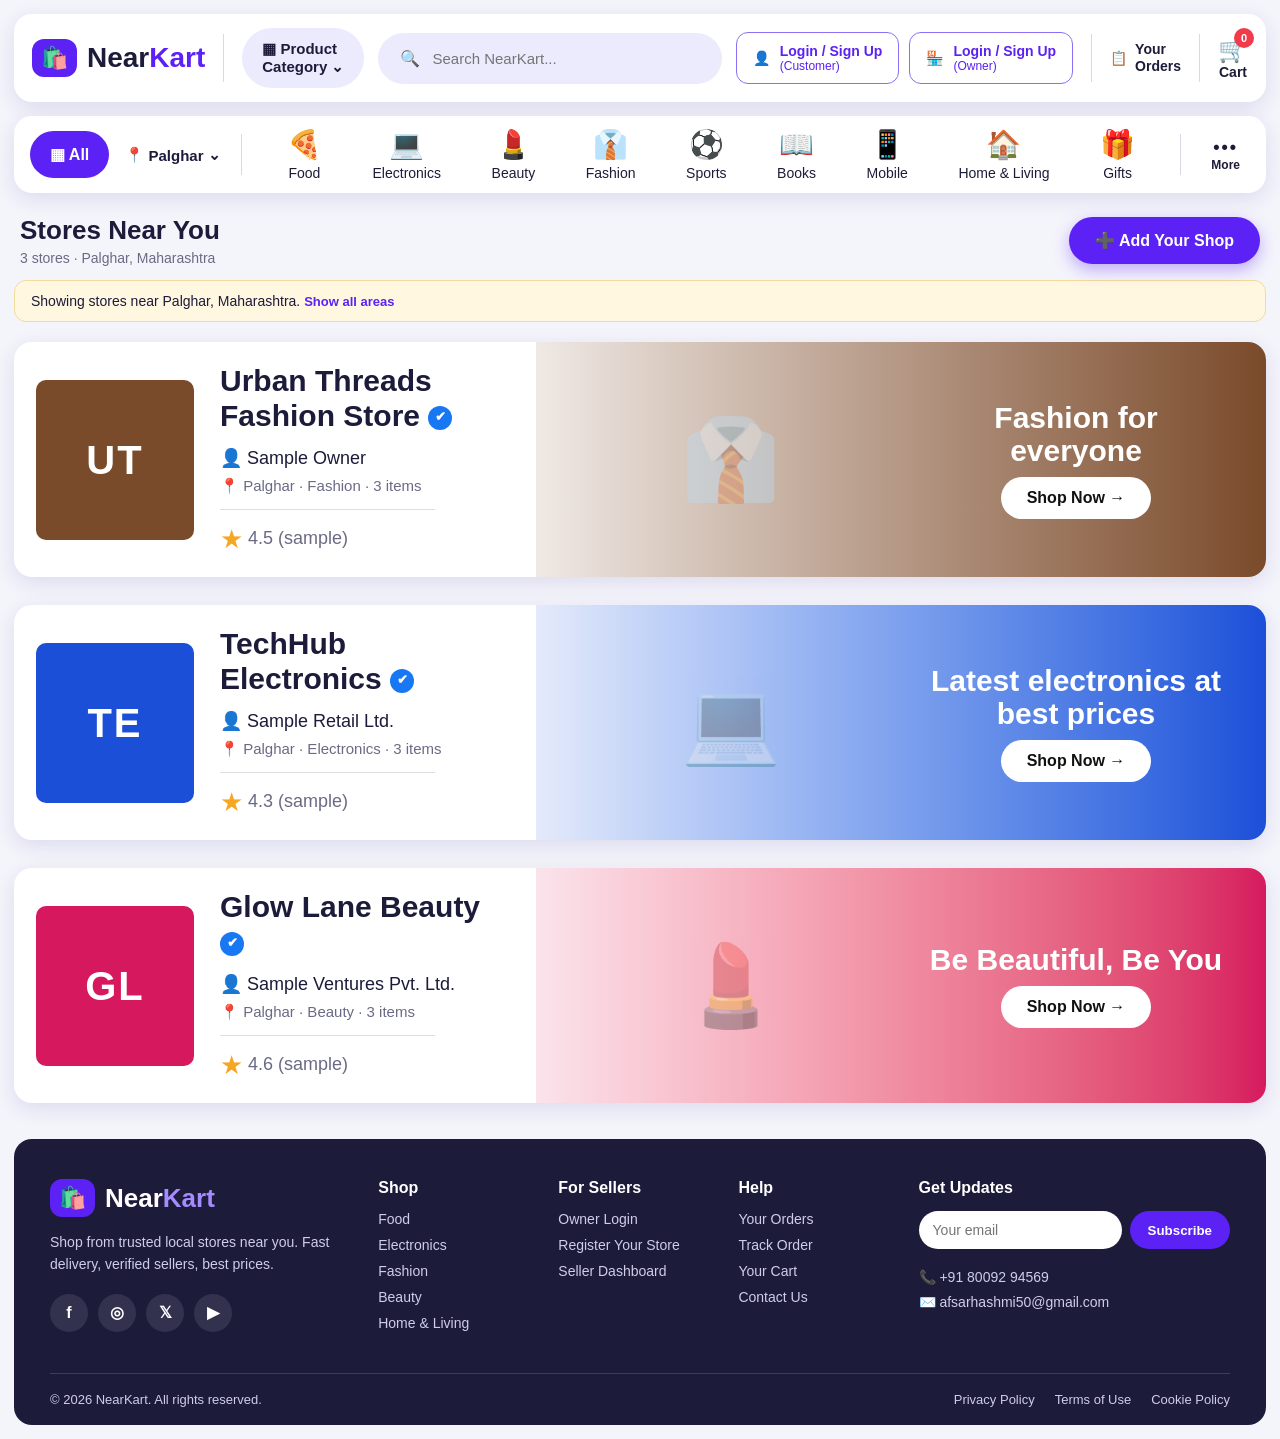
==== commit 86ec180c: "new file add" ====
--- a/NearKart/index.html
+++ b/NearKart/index.html
@@ -8,7 +8,7 @@
   <link rel="stylesheet" href="pages.css">
   <title>NearKart - Shop from local stores</title>
   <link rel="icon" type="image/png" href="nearkart_logo.png">
-  google-site-verification: google02a256dc0c77a6fb.html
+  <meta name="google-site-verification" content="jBeLlORswkFPiIDMO0GEfikiAUbzRYOK23uUzetsLmI" />
 </head>
 <body data-page="home">
 
